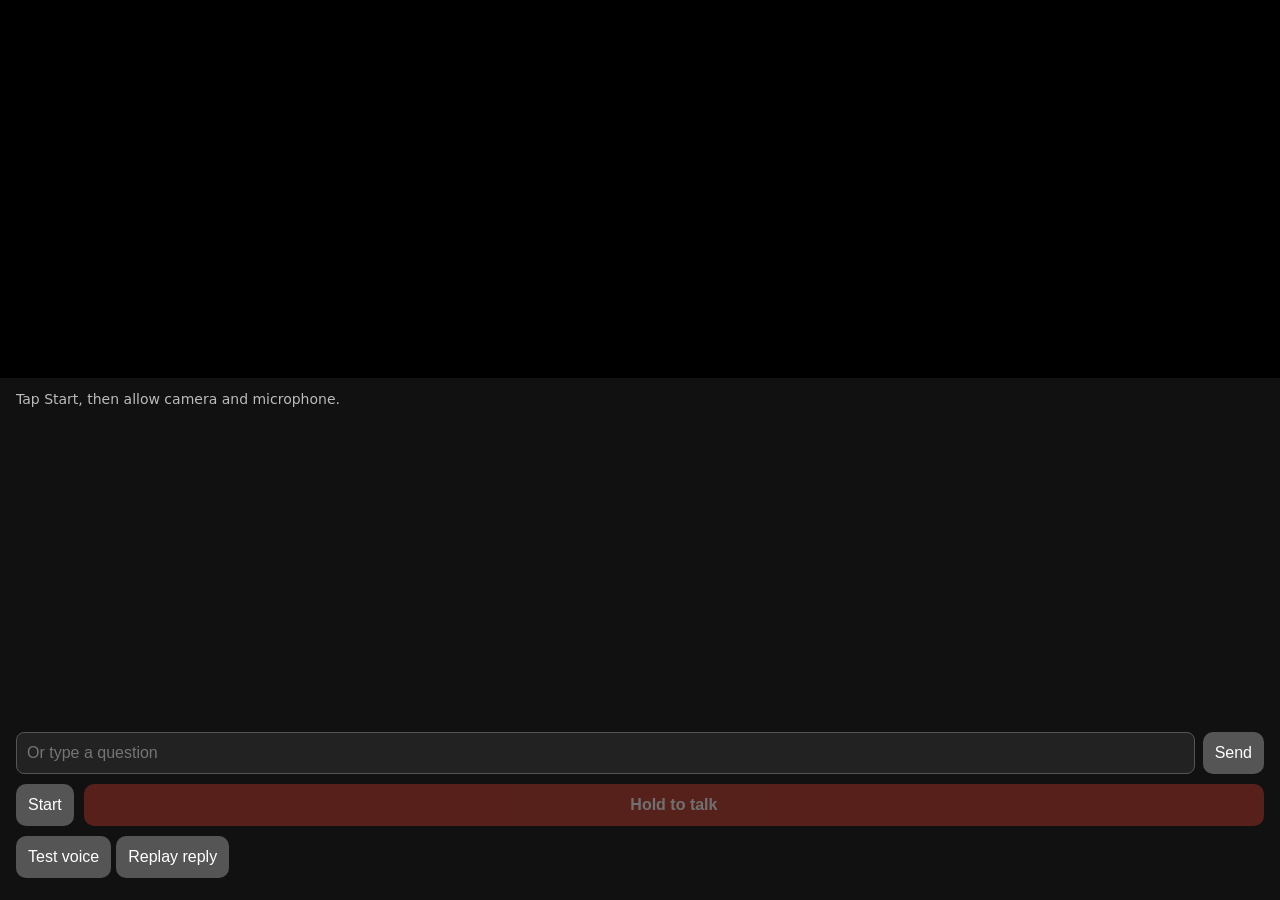
==== static/index.html @ a8e54176 "FE1: 아이폰 음성 초기화·다시 듣기 보완, 시험 문서와 FE1·BE1 분담 추가 - static/audio.js: 첫 await 이전 초기화, AudioContext 재개, 발" ====
<!doctype html>
<!-- 폰 웹앱 화면. 담당: FE1. 동작은 app.js, 모양은 style.css. id를 바꾸면 app.js도 함께 고친다. -->
<html lang="en">
<head>
  <meta charset="utf-8">
  <meta name="viewport" content="width=device-width, initial-scale=1, viewport-fit=cover">
  <title>AI Docent v0</title>
  <link rel="stylesheet" href="/static/style.css">
</head>
<body>
  <video id="camera" playsinline muted autoplay></video>
  <div id="panel">
    <div id="status">Tap Start, then allow camera and microphone.</div>
    <div id="log"></div>
    <form id="text-form">
      <input id="text-input" placeholder="Or type a question" autocomplete="off">
      <button type="submit">Send</button>
    </form>
    <div id="controls">
      <button id="start">Start</button>
      <button id="talk" disabled>Hold to talk</button>
    </div>
    <div>
      <button id="test-voice" type="button">Test voice</button>
      <button id="replay" type="button" disabled>Replay reply</button>
      <div id="audio-status" role="status" aria-live="polite"></div>
    </div>
    <div id="meta"></div>
  </div>
  <script type="module" src="/static/app.js"></script>
</body>
</html>
---- static/style.css ----
/* 폰 웹앱 모양. 담당: FE1. 위 42%는 카메라 화면, 아래는 대화 기록과 버튼. */
* { box-sizing: border-box; }
html, body { margin: 0; height: 100%; background: #111; color: #f2f2f2; font: 16px/1.4 -apple-system, system-ui, sans-serif; }
#camera { width: 100%; height: 42vh; object-fit: cover; background: #000; display: block; }
#panel { padding: 12px 16px calc(12px + env(safe-area-inset-bottom)); display: flex; flex-direction: column; gap: 10px; height: 58vh; }
#status { color: #bbb; font-size: 14px; }
#log { flex: 1; overflow-y: auto; display: flex; flex-direction: column; gap: 8px; }
.msg { padding: 8px 10px; border-radius: 10px; max-width: 90%; }
.visitor { align-self: flex-end; background: #2d4f7c; }
.docent { align-self: flex-start; background: #333; }
#text-form { display: flex; gap: 8px; }
#text-input { flex: 1; padding: 10px; border-radius: 8px; border: 1px solid #555; background: #222; color: inherit; font-size: 16px; }
#controls { display: flex; gap: 10px; }
button { padding: 12px; border: 0; border-radius: 10px; font-size: 16px; background: #555; color: #fff; }
#talk { flex: 1; background: #c0392b; font-weight: 600; -webkit-user-select: none; user-select: none; touch-action: none; }
#talk.recording { background: #e67e22; }
#talk:disabled, #start:disabled { opacity: .4; }
#meta { font-size: 12px; color: #888; }
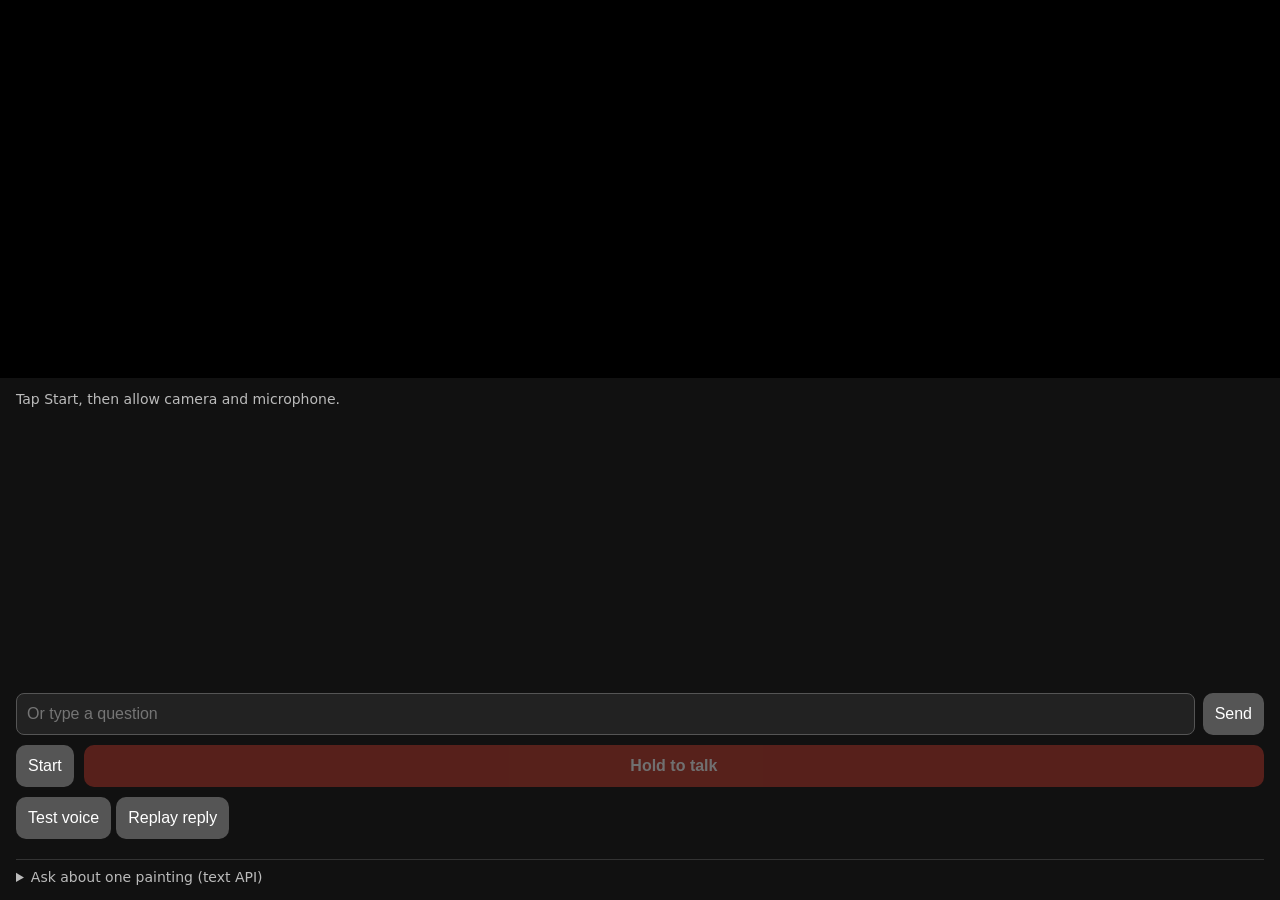
==== commit 9e850fb6: "FE1: 웹앱을 /api/ask에 연결하고 모의 DOM 테스트 추가 BE1이 11/11에 추가한 POST /api/ask(PR #4)를 웹앱에서 부른다. 작품을 고르고 질문을 보내" ====
--- a/static/index.html
+++ b/static/index.html
@@ -26,6 +26,18 @@
       <div id="audio-status" role="status" aria-live="polite"></div>
     </div>
     <div id="meta"></div>
+
+    <!-- 텍스트 전용 질문·답변(POST /api/ask) 시험 영역. 작품을 직접 고르고 질문만 보낸다.
+         FE2의 화면 디자인이 들어오면 이 자리는 그쪽으로 옮긴다(docs/역할_가이드.md의 ui.js 분담). -->
+    <details id="ask-box">
+      <summary>Ask about one painting (text API)</summary>
+      <select id="ask-artwork" aria-label="Painting"></select>
+      <form id="ask-form">
+        <input id="ask-input" placeholder="Ask about this painting" autocomplete="off">
+        <button type="submit" id="ask-send">Ask</button>
+      </form>
+      <div id="ask-meta"></div>
+    </details>
   </div>
   <script type="module" src="/static/app.js"></script>
 </body>
--- a/static/style.css
+++ b/static/style.css
@@ -16,3 +16,12 @@
 #talk.recording { background: #e67e22; }
 #talk:disabled, #start:disabled { opacity: .4; }
 #meta { font-size: 12px; color: #888; }
+
+/* 텍스트 전용 질문·답변(/api/ask) 시험 영역. FE2 디자인이 오면 교체된다. */
+#ask-box { border-top: 1px solid #333; padding-top: 8px; font-size: 14px; }
+#ask-box summary { color: #bbb; cursor: pointer; }
+#ask-artwork { width: 100%; margin: 8px 0; padding: 10px; border-radius: 8px; border: 1px solid #555; background: #222; color: inherit; font-size: 16px; }
+#ask-form { display: flex; gap: 8px; }
+#ask-input { flex: 1; padding: 10px; border-radius: 8px; border: 1px solid #555; background: #222; color: inherit; font-size: 16px; }
+#ask-meta { margin-top: 6px; font-size: 12px; color: #888; }
+#ask-meta a { color: #8ab4f8; }
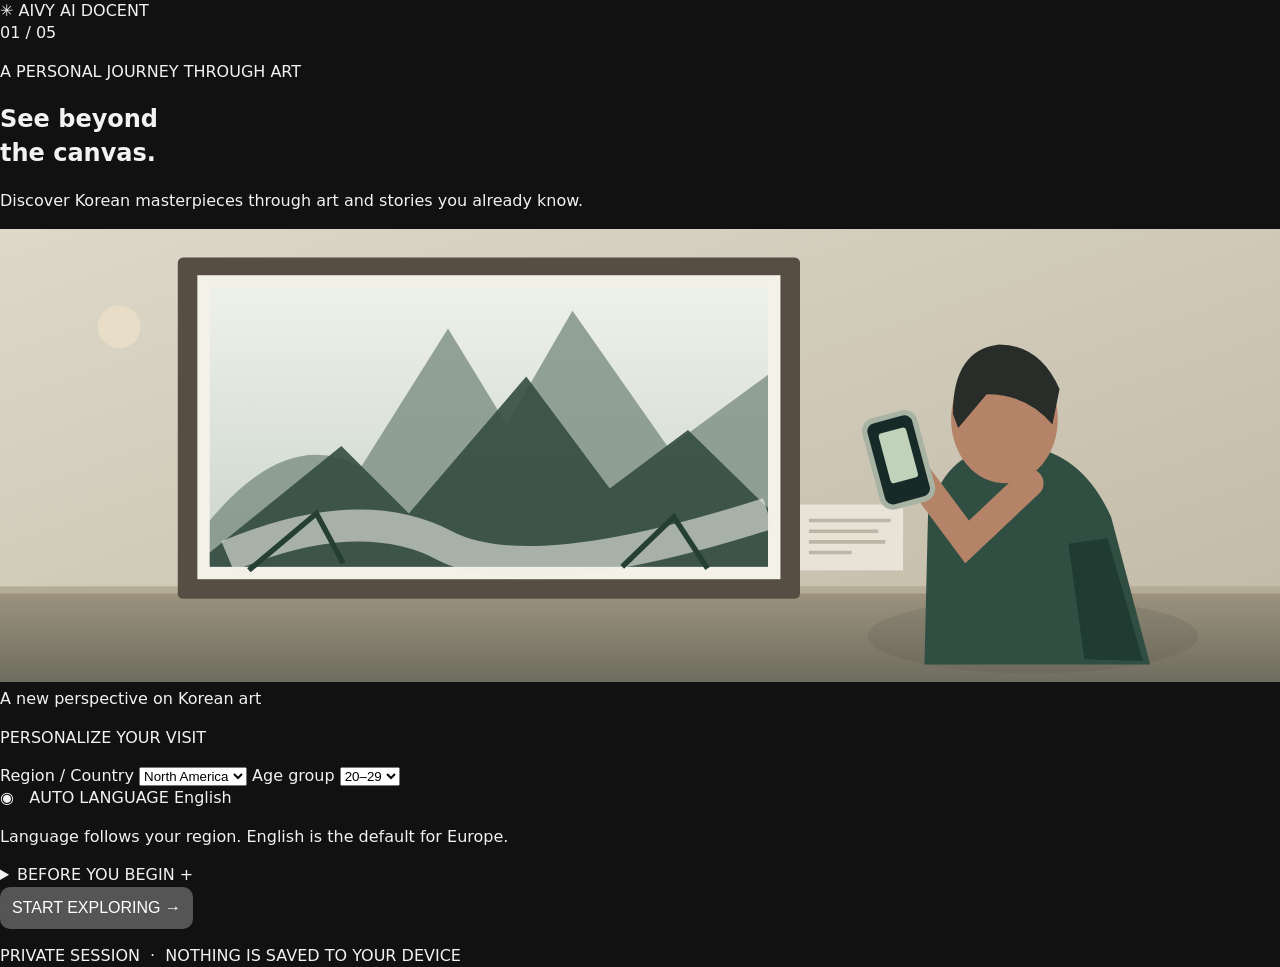
==== commit 20450660: "FE2: build Figma-inspired AIVY mobile onboarding and tour layout" ====
--- a/static/index.html
+++ b/static/index.html
@@ -1,44 +1,185 @@
 <!doctype html>
-<!-- 폰 웹앱 화면. 담당: FE1. 동작은 app.js, 모양은 style.css. id를 바꾸면 app.js도 함께 고친다. -->
 <html lang="en">
 <head>
   <meta charset="utf-8">
   <meta name="viewport" content="width=device-width, initial-scale=1, viewport-fit=cover">
-  <title>AI Docent v0</title>
+  <meta name="theme-color" content="#f7f4ed">
+  <meta name="description" content="AIVY, a personal AI docent for Korean art.">
+  <title>AIVY | Your Art Journey</title>
   <link rel="stylesheet" href="/static/style.css">
 </head>
 <body>
-  <video id="camera" playsinline muted autoplay></video>
-  <div id="panel">
-    <div id="status">Tap Start, then allow camera and microphone.</div>
-    <div id="log"></div>
-    <form id="text-form">
-      <input id="text-input" placeholder="Or type a question" autocomplete="off">
-      <button type="submit">Send</button>
-    </form>
-    <div id="controls">
-      <button id="start">Start</button>
-      <button id="talk" disabled>Hold to talk</button>
-    </div>
-    <div>
-      <button id="test-voice" type="button">Test voice</button>
-      <button id="replay" type="button" disabled>Replay reply</button>
-      <div id="audio-status" role="status" aria-live="polite"></div>
-    </div>
-    <div id="meta"></div>
+  <div class="app-shell">
+    <header class="app-header">
+      <div class="brand"><span class="brand-symbol" aria-hidden="true">✳</span> AIVY <span class="brand-subtitle">AI DOCENT</span></div>
+      <span class="header-step" id="header-step">01 / 05</span>
+    </header>
 
-    <!-- 텍스트 전용 질문·답변(POST /api/ask) 시험 영역. 작품을 직접 고르고 질문만 보낸다.
-         FE2의 화면 디자인이 들어오면 이 자리는 그쪽으로 옮긴다(docs/역할_가이드.md의 ui.js 분담). -->
-    <details id="ask-box">
-      <summary>Ask about one painting (text API)</summary>
-      <select id="ask-artwork" aria-label="Painting"></select>
-      <form id="ask-form">
-        <input id="ask-input" placeholder="Ask about this painting" autocomplete="off">
-        <button type="submit" id="ask-send">Ask</button>
-      </form>
-      <div id="ask-meta"></div>
-    </details>
+    <main class="app-main">
+      <!-- Onboarding. Region is deliberately a dropdown, matching Age group. -->
+      <section class="screen welcome-screen" id="welcome-screen" aria-labelledby="welcome-heading">
+        <div class="welcome-intro">
+          <p class="eyebrow">A PERSONAL JOURNEY THROUGH ART</p>
+          <h1 id="welcome-heading">See beyond<br>the canvas<span class="period">.</span></h1>
+          <p class="subheading">Discover Korean masterpieces through art and stories you already know.</p>
+        </div>
+
+        <div class="museum-visual" role="img" aria-label="An illustrated museum gallery with a visitor viewing a Korean landscape painting through a smartphone">
+          <svg viewBox="0 0 720 255" aria-hidden="true" focusable="false" preserveAspectRatio="xMidYMid slice">
+            <defs>
+              <linearGradient id="gallery-wall" x1="0" y1="0" x2="1" y2="1">
+                <stop offset="0%" stop-color="#ddd8c9"/>
+                <stop offset="100%" stop-color="#c1b9a5"/>
+              </linearGradient>
+              <linearGradient id="painting-ink" x1="0" y1="0" x2="0" y2="1">
+                <stop offset="0%" stop-color="#eef1ea"/>
+                <stop offset="100%" stop-color="#cbd5c9"/>
+              </linearGradient>
+              <linearGradient id="floor" x1="0" y1="0" x2="0" y2="1">
+                <stop offset="0%" stop-color="#9c937e"/>
+                <stop offset="100%" stop-color="#6e6d5f"/>
+              </linearGradient>
+            </defs>
+            <rect width="720" height="255" fill="url(#gallery-wall)"/>
+            <path d="M0 204H720V255H0Z" fill="url(#floor)"/>
+            <path d="M0 203H720" stroke="#b5ac97" stroke-width="4"/>
+            <rect x="100" y="16" width="350" height="192" rx="3" fill="#564e43"/>
+            <rect x="111" y="26" width="328" height="171" fill="#f4f1e8"/>
+            <rect x="118" y="33" width="314" height="157" fill="url(#painting-ink)"/>
+            <path d="M118 164Q162 111 203 134L252 56L285 110L322 46L376 123L432 82V190H118Z" fill="#7e8f82" opacity=".8"/>
+            <path d="M118 182L192 122L230 160L296 83L343 146L387 113L432 157V190H118Z" fill="#354d43" opacity=".9"/>
+            <path d="M128 184Q202 153 250 178T432 160" fill="none" stroke="#f0f0e7" stroke-width="18" opacity=".6"/>
+            <path d="M140 192L178 160L193 188M350 190L379 162L398 191" fill="none" stroke="#253f35" stroke-width="3"/>
+            <rect x="450" y="155" width="58" height="37" fill="#e7e4d7"/>
+            <path d="M455 164H501M455 170H494M455 176H498M455 182H479" stroke="#bbb6a6" stroke-width="2"/>
+            <ellipse cx="581" cy="229" rx="93" ry="21" fill="#4c5045" opacity=".17"/>
+            <path d="M520 245L522 161Q532 123 566 122Q606 120 625 162L647 245Z" fill="#314e43"/>
+            <ellipse cx="565" cy="107" rx="30" ry="36" fill="#b48368"/>
+            <path d="M536 104Q536 68 562 65Q585 65 596 90L592 110Q578 93 555 93L539 112Z" fill="#292d2a"/>
+            <path d="M579 143L544 176L509 129" fill="none" stroke="#b48368" stroke-width="16" stroke-linecap="round"/>
+            <rect x="491" y="105" width="29" height="50" rx="6" fill="#162b28" stroke="#a9b3a4" stroke-width="3" transform="rotate(-15 505 130)"/>
+            <rect x="498" y="113" width="16" height="29" rx="2" fill="#c1d2bb" transform="rotate(-15 505 130)"/>
+            <path d="M610 242L601 177L623 174L643 243" fill="#203b32"/>
+            <circle cx="67" cy="55" r="12" fill="#f7eacc" opacity=".5"/>
+          </svg>
+          <div class="visual-caption"><span class="dot" aria-hidden="true"></span> A new perspective on Korean art</div>
+        </div>
+
+        <form id="onboarding-form" class="onboarding-form">
+          <p class="eyebrow">PERSONALIZE YOUR VISIT</p>
+          <div class="form-grid">
+            <label class="field" for="country-select">
+              <span class="field-label">Region / Country</span>
+              <span class="select-shell"><select id="country-select" name="country" required>
+                <option value="North America">North America</option>
+                <option value="Europe">Europe</option>
+                <option value="China">China</option>
+                <option value="Japan">Japan</option>
+              </select></span>
+            </label>
+            <label class="field" for="age-select">
+              <span class="field-label">Age group</span>
+              <span class="select-shell"><select id="age-select" name="age" required>
+                <option value="10–19">10–19</option>
+                <option value="20–29" selected>20–29</option>
+                <option value="30–39">30–39</option>
+                <option value="40–49">40–49</option>
+                <option value="50–59">50–59</option>
+                <option value="60+">60+</option>
+              </select></span>
+            </label>
+          </div>
+          <div class="language-info">
+            <span>◉ &nbsp; AUTO LANGUAGE</span>
+            <output id="language-output" for="country-select">English</output>
+          </div>
+          <p class="language-note" id="language-note">Language follows your region. English is the default for Europe.</p>
+
+          <details class="prepare-panel">
+            <summary>BEFORE YOU BEGIN <span aria-hidden="true">+</span></summary>
+            <ul>
+              <li>Connect earphones if available</li>
+              <li>Turn off silent mode</li>
+              <li>Allow camera and microphone access</li>
+            </ul>
+          </details>
+          <button class="primary-button" id="start" type="submit">START EXPLORING <span aria-hidden="true">→</span></button>
+          <p class="privacy-note">PRIVATE SESSION &nbsp;·&nbsp; NOTHING IS SAVED TO YOUR DEVICE</p>
+        </form>
+      </section>
+
+      <!-- Live museum guide. Camera, recording and API element IDs preserve the v0 contract. -->
+      <section class="screen tour-screen" id="tour-screen" aria-label="Live AI docent conversation" hidden>
+        <div class="camera-stage">
+          <video id="camera" playsinline muted autoplay></video>
+          <div class="camera-placeholder" id="camera-placeholder">
+            <span aria-hidden="true">▧</span>
+            <p>Point your camera at a painting</p>
+            <small>If camera access is unavailable, you can still type a question.</small>
+          </div>
+          <div class="camera-overlay">
+            <span class="camera-live"><span class="live-dot" aria-hidden="true"></span> LIVE VIEW</span>
+            <span class="camera-hint">FRAME AN ARTWORK</span>
+          </div>
+        </div>
+        <div class="tour-body">
+          <div class="tour-heading">
+            <div><p class="eyebrow">YOUR PERSONAL ART GUIDE</p><h2>Explore & ask<span class="period">.</span></h2></div>
+            <button type="button" class="round-action" id="open-summary" aria-label="View your visit summary" title="Visit summary">▤</button>
+          </div>
+          <div class="tab-bar" role="tablist" aria-label="Explore artwork and dialogue">
+            <button id="tab-conversation" class="tab active" type="button" role="tab" aria-selected="true" aria-controls="panel-conversation">Conversation</button>
+            <button id="tab-artwork" class="tab" type="button" role="tab" aria-selected="false" aria-controls="panel-artwork">Artwork</button>
+            <button id="tab-comparison" class="tab" type="button" role="tab" aria-selected="false" aria-controls="panel-comparison">Compare</button>
+          </div>
+          <section id="panel-conversation" class="tab-panel conversation-panel" role="tabpanel" aria-labelledby="tab-conversation">
+            <p id="status" class="status-line" role="status" aria-live="polite">Ready to explore.</p>
+            <div id="log" class="message-log" aria-label="Conversation history" role="log" aria-live="polite">
+              <div class="chat-intro">Ask about what you see. Your AI docent will guide you.</div>
+            </div>
+            <div class="conversation-actions">
+              <button id="talk" class="talk-button" type="button" disabled><span aria-hidden="true">◉</span><span class="talk-label">Hold to talk</span></button>
+              <div class="audio-tools">
+                <button id="test-voice" type="button" class="text-button">Test voice</button>
+                <button id="replay" type="button" class="text-button" disabled>Replay reply</button>
+              </div>
+              <p id="audio-status" class="audio-status" role="status" aria-live="polite"></p>
+              <form id="text-form" class="text-form">
+                <label class="sr-only" for="text-input">Type a question</label>
+                <input id="text-input" placeholder="Or type a question…" autocomplete="off" maxlength="800">
+                <button type="submit" aria-label="Send question">➤</button>
+              </form>
+            </div>
+            <details class="debug-details"><summary>Connection details</summary><div id="meta"></div></details>
+          </section>
+          <section id="panel-artwork" class="tab-panel detail-panel" role="tabpanel" aria-labelledby="tab-artwork" hidden>
+            <div id="artwork-content" aria-live="polite"><p class="empty-state">An artwork appears here once your AI docent recognizes it.</p></div>
+          </section>
+          <section id="panel-comparison" class="tab-panel detail-panel" role="tabpanel" aria-labelledby="tab-comparison" hidden>
+            <div id="comparison-content" aria-live="polite"><p class="empty-state">Your docent will introduce a comparison when it fits the conversation.</p></div>
+          </section>
+        </div>
+      </section>
+
+      <!-- Session-only recap: one highlighted comparison per seen Korean artwork. -->
+      <section class="screen summary-screen" id="summary-screen" aria-labelledby="summary-heading" hidden>
+        <p class="eyebrow">YOUR VISIT AT A GLANCE</p>
+        <h1 id="summary-heading">Your art<br>journey<span class="period">.</span></h1>
+        <p class="subheading">A look back at the Korean artworks you explored and the connections you discovered.</p>
+        <div class="summary-stats">
+          <div><strong id="summary-artworks">00</strong><span>ARTWORKS</span></div>
+          <div><strong id="summary-pairings">00</strong><span>ART PAIRINGS</span></div>
+        </div>
+        <h2 class="summary-subtitle">YOUR DISCOVERIES</h2>
+        <div id="summary-list" class="summary-list"><p class="empty-state">Your discoveries will appear here as you explore.</p></div>
+        <p class="summary-disclaimer">Your visit is temporary. This summary disappears when you end the session.</p>
+        <div class="summary-actions">
+          <button id="back-to-tour" class="secondary-button" type="button">← CONTINUE EXPLORING</button>
+          <button id="end-visit" class="primary-button" type="button">END VISIT <span aria-hidden="true">→</span></button>
+        </div>
+      </section>
+    </main>
   </div>
   <script type="module" src="/static/app.js"></script>
 </body>
-</html>
+</html>
--- a/static/style.css
+++ b/static/style.css
@@ -25,3 +25,8 @@
 #ask-input { flex: 1; padding: 10px; border-radius: 8px; border: 1px solid #555; background: #222; color: inherit; font-size: 16px; }
 #ask-meta { margin-top: 6px; font-size: 12px; color: #888; }
 #ask-meta a { color: #8ab4f8; }
+#ask-voice { display: flex; align-items: center; gap: 8px; margin-top: 8px; }
+#ask-listen { flex: 0 0 auto; }
+#ask-listen.listening { background: #e67e22; }
+#ask-stt-status { font-size: 12px; color: #888; }
+#ask-input.partial { color: #aaa; font-style: italic; }
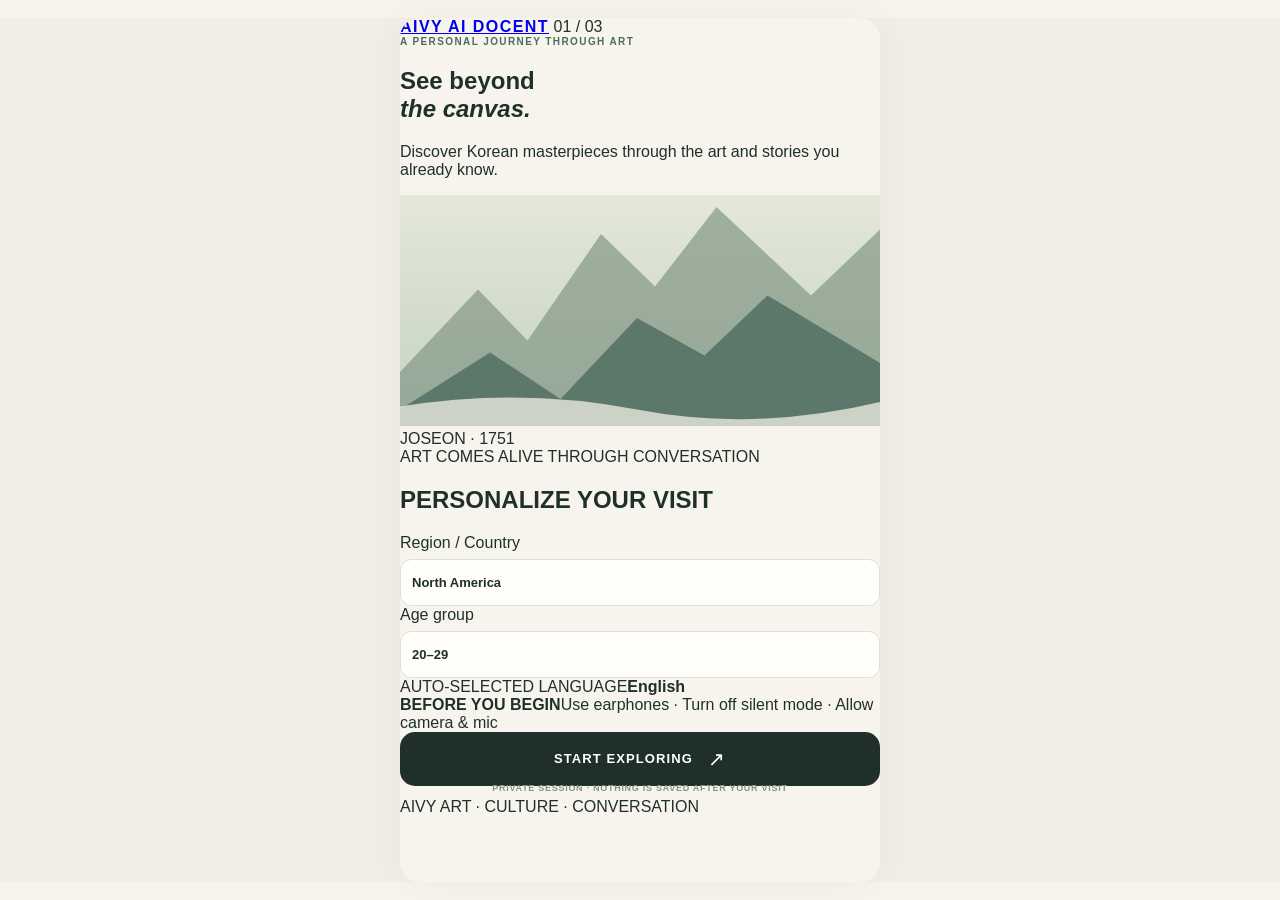
==== commit 68ea3d22: "feat(ui): create AIVY mobile onboarding, guide, artwork details and visit summary structure" ====
--- a/static/index.html
+++ b/static/index.html
@@ -4,181 +4,128 @@
   <meta charset="utf-8">
   <meta name="viewport" content="width=device-width, initial-scale=1, viewport-fit=cover">
   <meta name="theme-color" content="#f7f4ed">
-  <meta name="description" content="AIVY, a personal AI docent for Korean art.">
-  <title>AIVY | Your Art Journey</title>
+  <meta name="description" content="AIVY — your personal guide to Korean art">
+  <title>AIVY · A personal journey through Korean art</title>
   <link rel="stylesheet" href="/static/style.css">
 </head>
 <body>
   <div class="app-shell">
-    <header class="app-header">
-      <div class="brand"><span class="brand-symbol" aria-hidden="true">✳</span> AIVY <span class="brand-subtitle">AI DOCENT</span></div>
-      <span class="header-step" id="header-step">01 / 05</span>
+    <header class="topbar">
+      <span class="brand-mark" aria-hidden="true"></span>
+      <a class="brand" href="/" aria-label="AIVY home">AIVY <span class="brand-sub">AI DOCENT</span></a>
+      <span class="header-detail" id="page-tag">01 / 03</span>
     </header>
 
-    <main class="app-main">
-      <!-- Onboarding. Region is deliberately a dropdown, matching Age group. -->
-      <section class="screen welcome-screen" id="welcome-screen" aria-labelledby="welcome-heading">
-        <div class="welcome-intro">
-          <p class="eyebrow">A PERSONAL JOURNEY THROUGH ART</p>
-          <h1 id="welcome-heading">See beyond<br>the canvas<span class="period">.</span></h1>
-          <p class="subheading">Discover Korean masterpieces through art and stories you already know.</p>
+    <main>
+      <section id="welcome-screen" class="screen welcome-screen" aria-labelledby="welcome-title">
+        <div class="eyebrow">A PERSONAL JOURNEY THROUGH ART</div>
+        <h1 id="welcome-title">See beyond<br><em>the canvas.</em></h1>
+        <p class="intro-copy">Discover Korean masterpieces through the art and stories you already know.</p>
+
+        <div class="hero-art" role="img" aria-label="Illustration of a visitor exploring a Joseon landscape painting in a museum">
+          <div class="gallery-wall">
+            <div class="gallery-painting">
+              <svg viewBox="0 0 320 154" aria-hidden="true" preserveAspectRatio="xMidYMid slice">
+                <defs><linearGradient id="mt" x1="0" y1="0" x2="0" y2="1"><stop stop-color="#e4e8d8"/><stop offset="1" stop-color="#c4d2bf"/></linearGradient></defs>
+                <rect width="320" height="154" fill="url(#mt)"/>
+                <path d="M0 118L52 63L85 97L134 26L170 61L211 8L274 67L320 23V154H0Z" fill="#7e9483" opacity=".66"/>
+                <path d="M0 143L60 105L107 136L158 82L203 107L245 67L320 112V154H0Z" fill="#47675b" opacity=".74"/>
+                <path d="M0 141Q80 128 158 143T320 138V154H0Z" fill="#e9e9dd" opacity=".8"/>
+              </svg>
+            </div>
+            <span class="wall-label">JOSEON · 1751</span>
+          </div>
+          <div class="visitor" aria-hidden="true">
+            <div class="visitor-head"></div><div class="visitor-body"></div><div class="visitor-arm"></div><div class="visitor-phone"></div>
+          </div>
+          <div class="hero-caption">ART COMES ALIVE THROUGH CONVERSATION</div>
         </div>
 
-        <div class="museum-visual" role="img" aria-label="An illustrated museum gallery with a visitor viewing a Korean landscape painting through a smartphone">
-          <svg viewBox="0 0 720 255" aria-hidden="true" focusable="false" preserveAspectRatio="xMidYMid slice">
-            <defs>
-              <linearGradient id="gallery-wall" x1="0" y1="0" x2="1" y2="1">
-                <stop offset="0%" stop-color="#ddd8c9"/>
-                <stop offset="100%" stop-color="#c1b9a5"/>
-              </linearGradient>
-              <linearGradient id="painting-ink" x1="0" y1="0" x2="0" y2="1">
-                <stop offset="0%" stop-color="#eef1ea"/>
-                <stop offset="100%" stop-color="#cbd5c9"/>
-              </linearGradient>
-              <linearGradient id="floor" x1="0" y1="0" x2="0" y2="1">
-                <stop offset="0%" stop-color="#9c937e"/>
-                <stop offset="100%" stop-color="#6e6d5f"/>
-              </linearGradient>
-            </defs>
-            <rect width="720" height="255" fill="url(#gallery-wall)"/>
-            <path d="M0 204H720V255H0Z" fill="url(#floor)"/>
-            <path d="M0 203H720" stroke="#b5ac97" stroke-width="4"/>
-            <rect x="100" y="16" width="350" height="192" rx="3" fill="#564e43"/>
-            <rect x="111" y="26" width="328" height="171" fill="#f4f1e8"/>
-            <rect x="118" y="33" width="314" height="157" fill="url(#painting-ink)"/>
-            <path d="M118 164Q162 111 203 134L252 56L285 110L322 46L376 123L432 82V190H118Z" fill="#7e8f82" opacity=".8"/>
-            <path d="M118 182L192 122L230 160L296 83L343 146L387 113L432 157V190H118Z" fill="#354d43" opacity=".9"/>
-            <path d="M128 184Q202 153 250 178T432 160" fill="none" stroke="#f0f0e7" stroke-width="18" opacity=".6"/>
-            <path d="M140 192L178 160L193 188M350 190L379 162L398 191" fill="none" stroke="#253f35" stroke-width="3"/>
-            <rect x="450" y="155" width="58" height="37" fill="#e7e4d7"/>
-            <path d="M455 164H501M455 170H494M455 176H498M455 182H479" stroke="#bbb6a6" stroke-width="2"/>
-            <ellipse cx="581" cy="229" rx="93" ry="21" fill="#4c5045" opacity=".17"/>
-            <path d="M520 245L522 161Q532 123 566 122Q606 120 625 162L647 245Z" fill="#314e43"/>
-            <ellipse cx="565" cy="107" rx="30" ry="36" fill="#b48368"/>
-            <path d="M536 104Q536 68 562 65Q585 65 596 90L592 110Q578 93 555 93L539 112Z" fill="#292d2a"/>
-            <path d="M579 143L544 176L509 129" fill="none" stroke="#b48368" stroke-width="16" stroke-linecap="round"/>
-            <rect x="491" y="105" width="29" height="50" rx="6" fill="#162b28" stroke="#a9b3a4" stroke-width="3" transform="rotate(-15 505 130)"/>
-            <rect x="498" y="113" width="16" height="29" rx="2" fill="#c1d2bb" transform="rotate(-15 505 130)"/>
-            <path d="M610 242L601 177L623 174L643 243" fill="#203b32"/>
-            <circle cx="67" cy="55" r="12" fill="#f7eacc" opacity=".5"/>
-          </svg>
-          <div class="visual-caption"><span class="dot" aria-hidden="true"></span> A new perspective on Korean art</div>
-        </div>
-
-        <form id="onboarding-form" class="onboarding-form">
-          <p class="eyebrow">PERSONALIZE YOUR VISIT</p>
-          <div class="form-grid">
-            <label class="field" for="country-select">
-              <span class="field-label">Region / Country</span>
-              <span class="select-shell"><select id="country-select" name="country" required>
-                <option value="North America">North America</option>
-                <option value="Europe">Europe</option>
-                <option value="China">China</option>
-                <option value="Japan">Japan</option>
-              </select></span>
+        <form id="onboarding-form" class="onboarding" novalidate>
+          <h2 class="section-kicker">PERSONALIZE YOUR VISIT</h2>
+          <div class="input-grid">
+            <label class="field">
+              <span>Region / Country</span>
+              <span class="select-wrap">
+                <select id="region-select" name="region" required>
+                  <option value="north-america">North America</option>
+                  <option value="europe">Europe</option>
+                  <option value="china">China</option>
+                  <option value="japan">Japan</option>
+                </select>
+              </span>
             </label>
-            <label class="field" for="age-select">
-              <span class="field-label">Age group</span>
-              <span class="select-shell"><select id="age-select" name="age" required>
-                <option value="10–19">10–19</option>
-                <option value="20–29" selected>20–29</option>
-                <option value="30–39">30–39</option>
-                <option value="40–49">40–49</option>
-                <option value="50–59">50–59</option>
-                <option value="60+">60+</option>
-              </select></span>
+            <label class="field">
+              <span>Age group</span>
+              <span class="select-wrap">
+                <select id="age-select" name="age" required>
+                  <option value="10-19">10–19</option>
+                  <option value="20-29" selected>20–29</option>
+                  <option value="30-39">30–39</option>
+                  <option value="40-49">40–49</option>
+                  <option value="50-59">50–59</option>
+                  <option value="60+">60+</option>
+                </select>
+              </span>
             </label>
           </div>
-          <div class="language-info">
-            <span>◉ &nbsp; AUTO LANGUAGE</span>
-            <output id="language-output" for="country-select">English</output>
-          </div>
-          <p class="language-note" id="language-note">Language follows your region. English is the default for Europe.</p>
-
-          <details class="prepare-panel">
-            <summary>BEFORE YOU BEGIN <span aria-hidden="true">+</span></summary>
-            <ul>
-              <li>Connect earphones if available</li>
-              <li>Turn off silent mode</li>
-              <li>Allow camera and microphone access</li>
-            </ul>
-          </details>
-          <button class="primary-button" id="start" type="submit">START EXPLORING <span aria-hidden="true">→</span></button>
-          <p class="privacy-note">PRIVATE SESSION &nbsp;·&nbsp; NOTHING IS SAVED TO YOUR DEVICE</p>
+          <div class="language-display"><span>AUTO-SELECTED LANGUAGE</span><strong id="language-value">English</strong></div>
+          <div class="prep-note"><strong>BEFORE YOU BEGIN</strong><span>Use earphones · Turn off silent mode · Allow camera &amp; mic</span></div>
+          <button id="start" type="submit" class="primary-button">START EXPLORING <span aria-hidden="true">↗</span></button>
+          <p class="privacy-note">PRIVATE SESSION · NOTHING IS SAVED AFTER YOUR VISIT</p>
         </form>
       </section>
 
-      <!-- Live museum guide. Camera, recording and API element IDs preserve the v0 contract. -->
-      <section class="screen tour-screen" id="tour-screen" aria-label="Live AI docent conversation" hidden>
+      <section id="experience-screen" class="screen experience-screen" hidden aria-labelledby="experience-title">
+        <div class="experience-heading"><div><div class="eyebrow">YOUR PERSONAL GUIDE</div><h1 id="experience-title">Look closer.</h1></div><button id="view-summary" class="text-button" type="button">My visit <span aria-hidden="true">↗</span></button></div>
         <div class="camera-stage">
-          <video id="camera" playsinline muted autoplay></video>
-          <div class="camera-placeholder" id="camera-placeholder">
-            <span aria-hidden="true">▧</span>
-            <p>Point your camera at a painting</p>
-            <small>If camera access is unavailable, you can still type a question.</small>
-          </div>
-          <div class="camera-overlay">
-            <span class="camera-live"><span class="live-dot" aria-hidden="true"></span> LIVE VIEW</span>
-            <span class="camera-hint">FRAME AN ARTWORK</span>
-          </div>
+          <video id="camera" playsinline muted autoplay aria-label="Live camera view"></video>
+          <div class="camera-empty" id="camera-empty"><span aria-hidden="true" class="lens-icon">◎</span><span>Point your camera at a painting</span></div>
+          <div class="camera-corners" aria-hidden="true"><i></i><i></i><i></i><i></i></div>
+          <div class="camera-top-chip"><span class="live-dot"></span> LIVE VIEW</div>
+          <button id="artwork-shortcut" class="recognition-chip" type="button" hidden><span>ARTWORK RECOGNIZED</span><strong id="recognized-title"></strong><span aria-hidden="true">↗</span></button>
         </div>
-        <div class="tour-body">
-          <div class="tour-heading">
-            <div><p class="eyebrow">YOUR PERSONAL ART GUIDE</p><h2>Explore & ask<span class="period">.</span></h2></div>
-            <button type="button" class="round-action" id="open-summary" aria-label="View your visit summary" title="Visit summary">▤</button>
-          </div>
-          <div class="tab-bar" role="tablist" aria-label="Explore artwork and dialogue">
-            <button id="tab-conversation" class="tab active" type="button" role="tab" aria-selected="true" aria-controls="panel-conversation">Conversation</button>
-            <button id="tab-artwork" class="tab" type="button" role="tab" aria-selected="false" aria-controls="panel-artwork">Artwork</button>
-            <button id="tab-comparison" class="tab" type="button" role="tab" aria-selected="false" aria-controls="panel-comparison">Compare</button>
-          </div>
-          <section id="panel-conversation" class="tab-panel conversation-panel" role="tabpanel" aria-labelledby="tab-conversation">
-            <p id="status" class="status-line" role="status" aria-live="polite">Ready to explore.</p>
-            <div id="log" class="message-log" aria-label="Conversation history" role="log" aria-live="polite">
-              <div class="chat-intro">Ask about what you see. Your AI docent will guide you.</div>
-            </div>
-            <div class="conversation-actions">
-              <button id="talk" class="talk-button" type="button" disabled><span aria-hidden="true">◉</span><span class="talk-label">Hold to talk</span></button>
-              <div class="audio-tools">
-                <button id="test-voice" type="button" class="text-button">Test voice</button>
-                <button id="replay" type="button" class="text-button" disabled>Replay reply</button>
-              </div>
-              <p id="audio-status" class="audio-status" role="status" aria-live="polite"></p>
-              <form id="text-form" class="text-form">
-                <label class="sr-only" for="text-input">Type a question</label>
-                <input id="text-input" placeholder="Or type a question…" autocomplete="off" maxlength="800">
-                <button type="submit" aria-label="Send question">➤</button>
-              </form>
-            </div>
-            <details class="debug-details"><summary>Connection details</summary><div id="meta"></div></details>
-          </section>
-          <section id="panel-artwork" class="tab-panel detail-panel" role="tabpanel" aria-labelledby="tab-artwork" hidden>
-            <div id="artwork-content" aria-live="polite"><p class="empty-state">An artwork appears here once your AI docent recognizes it.</p></div>
-          </section>
-          <section id="panel-comparison" class="tab-panel detail-panel" role="tabpanel" aria-labelledby="tab-comparison" hidden>
-            <div id="comparison-content" aria-live="polite"><p class="empty-state">Your docent will introduce a comparison when it fits the conversation.</p></div>
-          </section>
+        <div class="status-line"><span class="status-dot"></span><span id="status" role="status" aria-live="polite">Ready to explore.</span></div>
+        <div id="log" class="chat-log" aria-label="Conversation transcript" aria-live="polite"></div>
+        <div class="talk-area">
+          <button id="talk" class="talk-button" type="button" disabled aria-label="Hold to talk"><span class="mic-glyph" aria-hidden="true">◉</span><span class="talk-label">Hold to talk</span></button>
+          <p class="talk-hint">PRESS &amp; HOLD TO ASK A QUESTION</p>
         </div>
+        <form id="text-form" class="text-form"><label class="sr-only" for="text-input">Type a question</label><input id="text-input" placeholder="Or type your question…" autocomplete="off"><button type="submit" aria-label="Send question">➤</button></form>
+        <div class="utility-row"><button id="test-voice" type="button">Test audio</button><button id="replay" type="button" disabled>↻ Replay response</button><button id="finish" type="button">End visit</button></div>
+        <div id="audio-status" role="status" aria-live="polite" class="audio-status"></div><div id="meta" class="debug-meta" hidden></div>
       </section>
 
-      <!-- Session-only recap: one highlighted comparison per seen Korean artwork. -->
-      <section class="screen summary-screen" id="summary-screen" aria-labelledby="summary-heading" hidden>
-        <p class="eyebrow">YOUR VISIT AT A GLANCE</p>
-        <h1 id="summary-heading">Your art<br>journey<span class="period">.</span></h1>
-        <p class="subheading">A look back at the Korean artworks you explored and the connections you discovered.</p>
-        <div class="summary-stats">
-          <div><strong id="summary-artworks">00</strong><span>ARTWORKS</span></div>
-          <div><strong id="summary-pairings">00</strong><span>ART PAIRINGS</span></div>
-        </div>
-        <h2 class="summary-subtitle">YOUR DISCOVERIES</h2>
-        <div id="summary-list" class="summary-list"><p class="empty-state">Your discoveries will appear here as you explore.</p></div>
-        <p class="summary-disclaimer">Your visit is temporary. This summary disappears when you end the session.</p>
-        <div class="summary-actions">
-          <button id="back-to-tour" class="secondary-button" type="button">← CONTINUE EXPLORING</button>
-          <button id="end-visit" class="primary-button" type="button">END VISIT <span aria-hidden="true">→</span></button>
-        </div>
+      <section id="summary-screen" class="screen summary-screen" hidden aria-labelledby="summary-title">
+        <div class="eyebrow">YOUR VISIT AT A GLANCE</div>
+        <h1 id="summary-title">Your art<br><em>journey.</em></h1>
+        <p class="intro-copy">The Korean artworks you explored, and the connections you discovered.</p>
+        <div class="stats-row"><div><strong id="count-artworks">00</strong><span>ARTWORKS VIEWED</span></div><div><strong id="count-comparisons">00</strong><span>ART PAIRINGS</span></div></div>
+        <h2 class="section-kicker">YOUR DISCOVERIES</h2>
+        <div id="summary-list" class="summary-list"></div>
+        <p class="privacy-note">Your visit is temporary. Your session history disappears when you end your visit.</p>
+        <button id="end-visit" class="primary-button" type="button">END VISIT <span aria-hidden="true">↗</span></button>
+        <button id="back-to-guide" class="secondary-button" type="button">BACK TO THE GUIDE</button>
       </section>
     </main>
+    <footer class="app-footer">AIVY <span>ART · CULTURE · CONVERSATION</span></footer>
+  </div>
+
+  <div id="details-overlay" class="details-overlay" hidden>
+    <div class="overlay-scrim" data-close-details></div>
+    <section class="details-sheet" role="dialog" aria-modal="true" aria-labelledby="details-title">
+      <div class="sheet-handle" aria-hidden="true"></div>
+      <button id="close-details" class="close-details" type="button" aria-label="Close details">✕</button>
+      <div class="eyebrow" id="details-eyebrow">KOREAN ARTWORK</div>
+      <h2 id="details-title">Artwork details</h2>
+      <p id="details-subtitle"></p>
+      <div id="details-comparison" class="comparison-detail" hidden>
+        <div class="comparison-divider">A CROSS-CULTURAL CONNECTION</div>
+        <h3 id="comparison-title"></h3><p id="comparison-subtitle"></p>
+        <a id="comparison-link" href="#" target="_blank" rel="noopener noreferrer" hidden>View museum collection ↗</a>
+      </div>
+      <button id="details-done" class="primary-button" type="button">KEEP EXPLORING</button>
+    </section>
   </div>
   <script type="module" src="/static/app.js"></script>
 </body>
--- a/static/style.css
+++ b/static/style.css
@@ -1,32 +1,136 @@
-/* 폰 웹앱 모양. 담당: FE1. 위 42%는 카메라 화면, 아래는 대화 기록과 버튼. */
-* { box-sizing: border-box; }
-html, body { margin: 0; height: 100%; background: #111; color: #f2f2f2; font: 16px/1.4 -apple-system, system-ui, sans-serif; }
-#camera { width: 100%; height: 42vh; object-fit: cover; background: #000; display: block; }
-#panel { padding: 12px 16px calc(12px + env(safe-area-inset-bottom)); display: flex; flex-direction: column; gap: 10px; height: 58vh; }
-#status { color: #bbb; font-size: 14px; }
-#log { flex: 1; overflow-y: auto; display: flex; flex-direction: column; gap: 8px; }
-.msg { padding: 8px 10px; border-radius: 10px; max-width: 90%; }
-.visitor { align-self: flex-end; background: #2d4f7c; }
-.docent { align-self: flex-start; background: #333; }
-#text-form { display: flex; gap: 8px; }
-#text-input { flex: 1; padding: 10px; border-radius: 8px; border: 1px solid #555; background: #222; color: inherit; font-size: 16px; }
-#controls { display: flex; gap: 10px; }
-button { padding: 12px; border: 0; border-radius: 10px; font-size: 16px; background: #555; color: #fff; }
-#talk { flex: 1; background: #c0392b; font-weight: 600; -webkit-user-select: none; user-select: none; touch-action: none; }
-#talk.recording { background: #e67e22; }
-#talk:disabled, #start:disabled { opacity: .4; }
-#meta { font-size: 12px; color: #888; }
+/* AIVY mobile AI docent — FE2 UI. Preserve v0 element IDs for FE1 integration. */
+:root{
+  font-family:"DM Sans", "Avenir Next", -apple-system, BlinkMacSystemFont, "Segoe UI", sans-serif;
+  color:#1f302b;background:#f7f4ed;
+  --forest:#1f302b;--leaf:#486d5c;--sage:#dce5d8;--cream:#f7f4ed;
+  --paper:#fffefa;--muted:#68766d;--line:#e1e5dc;--gold:#c9a36b;--danger:#a64c3e;
+}
+*{box-sizing:border-box}
+html,body{margin:0;min-height:100%;background:#f0eee7}
+button,input,select{font:inherit}
+button{cursor:pointer}
+button:disabled{cursor:not-allowed;opacity:.45}
+button:focus-visible,select:focus-visible,input:focus-visible,summary:focus-visible{outline:3px solid var(--gold);outline-offset:3px}
+[hidden]{display:none!important}
+.sr-only{position:absolute;width:1px;height:1px;padding:0;margin:-1px;overflow:hidden;clip:rect(0,0,0,0);white-space:nowrap;border:0}
+.app-shell{max-width:480px;margin:0 auto;min-height:100dvh;background:var(--cream);box-shadow:0 0 45px #15251b0b}
+.app-header{height:81px;display:flex;align-items:center;justify-content:space-between;padding:23px 25px 10px}
+.brand{font-size:16px;font-weight:800;letter-spacing:.09em;white-space:nowrap}
+.brand-symbol{font-size:20px;color:var(--leaf)}
+.brand-subtitle{font-weight:500;font-size:9px;letter-spacing:.18em;margin-left:7px;color:var(--muted)}
+.header-step{font-size:11px;font-weight:700;letter-spacing:.07em;color:var(--muted)}
+.app-main{padding:0 24px 24px}
+.screen{animation:appear .25s ease both}
+@keyframes appear{from{opacity:.5;transform:translateY(7px)}to{opacity:1;transform:none}}
+.eyebrow{margin:0;font-size:10px;font-weight:800;letter-spacing:.14em;color:var(--leaf)}
+h1,h2,p{overflow-wrap:anywhere}
+h1,h2{color:var(--forest)}
+.welcome-intro{padding-top:23px}
+.welcome-intro h1,.summary-screen h1{font-size:clamp(35px,9.4vw,48px);letter-spacing:-.055em;line-height:1.035;margin:19px 0 15px;font-weight:800}
+.period{color:var(--gold)}
+.subheading{color:var(--muted);font-size:14px;line-height:1.48;margin:0}
+.welcome-intro .subheading{max-width:350px}
+.museum-visual{height:145px;position:relative;border-radius:18px;overflow:hidden;margin:19px 0 17px;background:#ccc4b2}
+.museum-visual svg{display:block;width:100%;height:100%;object-fit:cover}
+.visual-caption{position:absolute;left:10px;bottom:10px;border-radius:30px;padding:7px 11px;background:#faf9f0e8;color:var(--forest);font-size:9px;font-weight:700}
+.dot,.live-dot{display:inline-block;width:7px;height:7px;background:#729982;border-radius:50%;vertical-align:middle;margin-right:5px}
+.onboarding-form{display:flex;flex-direction:column;gap:11px}
+.form-grid{display:grid;grid-template-columns:minmax(0,1.55fr) minmax(0,1fr);gap:10px}
+.field{display:flex;flex-direction:column;gap:7px;min-width:0}
+.field-label{font-size:11px;font-weight:600;color:var(--muted)}
+.select-shell{position:relative;display:block}
+.select-shell:after{content:"⌄";position:absolute;right:11px;top:49%;transform:translateY(-58%);font-size:21px;color:var(--leaf);pointer-events:none}
+.field select{appearance:none;-webkit-appearance:none;width:100%;padding:12px 28px 12px 11px;border-radius:11px;background:var(--paper);border:1px solid #dce1d5;color:var(--forest);font-size:13px;font-weight:650;min-height:47px;outline-offset:2px}
+.language-info{min-height:38px;padding:10px 12px;background:var(--sage);border-radius:11px;display:flex;justify-content:space-between;align-items:center;gap:7px}
+.language-info span{color:var(--leaf);font-size:10px;font-weight:800;letter-spacing:.05em}
+.language-info output{color:var(--forest);font-size:12px;font-weight:700;text-align:right}
+.language-note{margin:-7px 0 0;color:var(--muted);font-size:10px;line-height:1.45}
+.prepare-panel{background:#fffefa;border:1px solid var(--line);padding:11px 14px;border-radius:15px}
+.prepare-panel summary{cursor:pointer;display:flex;justify-content:space-between;font-weight:750;color:var(--leaf);font-size:11px;letter-spacing:.11em;list-style:none}
+.prepare-panel summary::-webkit-details-marker{display:none}
+.prepare-panel summary span{font-size:19px;line-height:.7}
+.prepare-panel[open] summary span{transform:rotate(45deg)}
+.prepare-panel ul{padding:0 0 0 18px;color:var(--muted);font-size:12px;line-height:1.8;margin:10px 0 0}
+.primary-button{display:flex;align-items:center;justify-content:center;gap:15px;width:100%;min-height:54px;background:var(--forest);color:#fff;border:0;border-radius:15px;font-weight:800;font-size:13px;letter-spacing:.085em;transition:background .15s ease}
+.primary-button:not(:disabled):active{background:#385548}
+.primary-button span{font-size:20px;font-weight:400}
+.privacy-note{font-size:9px;text-align:center;letter-spacing:.08em;font-weight:700;color:#879187;margin:-3px 0 5px}
 
-/* 텍스트 전용 질문·답변(/api/ask) 시험 영역. FE2 디자인이 오면 교체된다. */
-#ask-box { border-top: 1px solid #333; padding-top: 8px; font-size: 14px; }
-#ask-box summary { color: #bbb; cursor: pointer; }
-#ask-artwork { width: 100%; margin: 8px 0; padding: 10px; border-radius: 8px; border: 1px solid #555; background: #222; color: inherit; font-size: 16px; }
-#ask-form { display: flex; gap: 8px; }
-#ask-input { flex: 1; padding: 10px; border-radius: 8px; border: 1px solid #555; background: #222; color: inherit; font-size: 16px; }
-#ask-meta { margin-top: 6px; font-size: 12px; color: #888; }
-#ask-meta a { color: #8ab4f8; }
-#ask-voice { display: flex; align-items: center; gap: 8px; margin-top: 8px; }
-#ask-listen { flex: 0 0 auto; }
-#ask-listen.listening { background: #e67e22; }
-#ask-stt-status { font-size: 12px; color: #888; }
-#ask-input.partial { color: #aaa; font-style: italic; }
+/* Live camera & conversation */
+.tour-screen{margin:0 -24px}
+.camera-stage{height:clamp(225px,34dvh,355px);position:relative;background:#24382f;overflow:hidden}
+#camera{position:absolute;inset:0;width:100%;height:100%;object-fit:cover;background:#24382f}
+.camera-placeholder{position:absolute;inset:0;display:flex;flex-direction:column;align-items:center;justify-content:center;text-align:center;padding:20px;color:#e3e8dc;background:radial-gradient(circle at 50% 34%,#4b6357,#1c3028 72%);pointer-events:none}
+.camera-placeholder>span{font-size:45px;line-height:1}
+.camera-placeholder p{font-weight:700;font-size:15px;margin:13px 0 3px}
+.camera-placeholder small{max-width:240px;font-size:12px;line-height:1.4;color:#c9d6c9}
+.camera-overlay{position:absolute;inset:14px 16px auto;display:flex;justify-content:space-between;gap:10px;align-items:center;pointer-events:none}
+.camera-live,.camera-hint{background:#15261ebd;color:#fff;padding:8px 10px;border-radius:10px;font-size:9px;font-weight:750;letter-spacing:.085em}
+.live-dot{background:#e0a77a}
+.tour-body{padding:22px 24px 24px}
+.tour-heading{display:flex;justify-content:space-between;align-items:center;gap:15px}
+.tour-heading h2{font-size:29px;line-height:1.1;letter-spacing:-.05em;margin:8px 0 14px}
+.round-action{width:40px;height:40px;flex:none;background:var(--sage);border:0;color:var(--forest);border-radius:50%;font-size:21px}
+.tab-bar{display:flex;border-bottom:1px solid var(--line);gap:13px;overflow-x:auto}
+.tab{color:var(--muted);border:none;background:transparent;font-size:12px;padding:10px 4px 12px;white-space:nowrap;font-weight:700;border-bottom:2px solid transparent}
+.tab.active{color:var(--forest);border-bottom-color:var(--forest)}
+.tab-panel{padding-top:13px}
+.status-line{margin:0 0 10px;font-size:12px;color:var(--leaf);font-weight:650;min-height:18px}
+.message-log{height:clamp(123px,21dvh,250px);overflow-y:auto;overscroll-behavior:contain;display:flex;flex-direction:column;align-items:flex-start;gap:10px;padding:2px 2px 10px;scrollbar-width:thin}
+.chat-intro{padding:13px 15px;border-radius:15px;background:var(--sage);color:var(--forest);font-size:13px;line-height:1.5;max-width:92%}
+.msg{max-width:92%;padding:12px 14px;border-radius:14px;line-height:1.5;font-size:13px;white-space:pre-wrap;overflow-wrap:anywhere}
+.msg.visitor{align-self:flex-end;background:var(--forest);color:#fff;border-bottom-right-radius:4px}
+.msg.docent{background:var(--paper);border:1px solid var(--line);border-bottom-left-radius:4px;color:var(--forest)}
+.conversation-actions{margin-top:9px}
+.talk-button{width:100%;min-height:55px;background:var(--forest);border:0;border-radius:15px;color:#fff;display:flex;align-items:center;justify-content:center;gap:11px;font-size:14px;font-weight:750;touch-action:none;-webkit-user-select:none;user-select:none}
+.talk-button span:first-child{font-size:21px;color:var(--gold)}
+.talk-button.recording{background:var(--danger)}
+.talk-button.recording span:first-child{color:#fff;animation:pulse 1s infinite}
+@keyframes pulse{50%{opacity:.3}}
+.audio-tools{display:flex;align-items:center;justify-content:center;gap:10px;margin-top:7px}
+.text-button{border:none;background:transparent;font-size:11px;font-weight:700;color:var(--leaf);padding:8px}
+.audio-status{font-size:11px;color:var(--muted);margin:2px 0 5px;text-align:center;min-height:13px}
+.text-form{display:flex;gap:8px}
+.text-form input{flex:1;min-width:0;border:1px solid var(--line);padding:13px 14px;border-radius:12px;background:var(--paper);color:var(--forest);font-size:13px}
+.text-form button{flex:none;width:46px;border:0;border-radius:12px;background:var(--sage);color:var(--forest);font-size:19px}
+.debug-details{margin-top:11px;color:var(--muted);font-size:11px}
+.debug-details summary{cursor:pointer}
+#meta{font-size:10px;overflow-wrap:anywhere;padding:8px 0}
+.detail-panel{min-height:340px}
+.empty-state{padding:28px 18px;background:var(--paper);border:1px dashed var(--line);border-radius:15px;color:var(--muted);font-size:13px;line-height:1.6;text-align:center}
+.art-card,.comparison-card{padding:19px;background:var(--paper);border:1px solid var(--line);border-radius:17px}
+.card-marker{width:100%;height:75px;border-radius:12px;overflow:hidden;background:linear-gradient(135deg,#d2ddcf,#abbca9 55%,#779080);display:flex;align-items:center;justify-content:center;color:#3e5648;margin-bottom:16px}
+.card-marker .marker-text{font-size:35px;opacity:.75}
+.card-kicker{font-size:10px;color:var(--leaf);font-weight:800;letter-spacing:.13em}
+.card-title{font-size:23px;letter-spacing:-.03em;line-height:1.22;margin:10px 0}
+.card-meta{font-size:12px;line-height:1.6;color:var(--muted)}
+.card-rule{height:1px;background:var(--line);margin:16px 0}
+.card-body{color:var(--forest);font-size:13px;line-height:1.6}
+.card-body p{margin:0 0 8px}
+.card-link{display:inline-block;font-size:12px;font-weight:700;color:var(--leaf);text-decoration:underline;text-underline-offset:3px;margin-top:11px}
+.compare-source{font-size:12px;color:var(--muted);line-height:1.6}
+.linkish-button{background:var(--sage);color:var(--forest);border:none;border-radius:12px;padding:13px 16px;width:100%;font-weight:700;font-size:12px;margin-top:13px}
+
+/* Visit summary */
+.summary-screen{padding-top:28px}
+.summary-screen h1{margin:19px 0 15px}
+.summary-stats{display:grid;grid-template-columns:1fr 1fr;gap:0;background:var(--sage);border-radius:17px;margin:26px 0;padding:18px 6px}
+.summary-stats>div{display:flex;flex-direction:column;align-items:center;gap:5px}
+.summary-stats>div+div{border-left:1px solid #bfd1c0}
+.summary-stats strong{font-size:35px;letter-spacing:-.04em;font-weight:800}
+.summary-stats span{font-size:10px;font-weight:800;letter-spacing:.1em;color:var(--leaf)}
+.summary-subtitle{font-size:11px;font-weight:800;letter-spacing:.13em;color:var(--leaf);margin:0 0 12px}
+.summary-list{display:flex;flex-direction:column;gap:12px}
+.summary-item{background:var(--paper);padding:17px;border-radius:17px;border:1px solid var(--line)}
+.summary-item .item-index,.summary-item .paired-label{font-weight:800;font-size:10px;color:var(--leaf);letter-spacing:.12em}
+.summary-item h3{font-size:17px;line-height:1.3;margin:9px 0 6px;letter-spacing:-.03em}
+.summary-item p{margin:0;font-size:12px;color:var(--muted);line-height:1.5}
+.summary-item hr{border:0;border-top:1px solid var(--line);margin:15px 0 12px}
+.summary-item .foreign-title{font-size:15px;margin:8px 0 5px;font-weight:750}
+.summary-item .no-pair{color:var(--muted);font-style:italic;font-size:12px;margin-top:11px}
+.summary-disclaimer{font-size:11px;text-align:center;line-height:1.55;color:var(--muted);margin:24px 4px 16px}
+.summary-actions{display:flex;flex-direction:column;gap:10px}
+.secondary-button{padding:14px;border-radius:14px;border:1px solid var(--forest);font-weight:750;background:transparent;color:var(--forest);font-size:12px;letter-spacing:.04em}
+@media(min-width:500px){.app-shell{margin:18px auto;min-height:calc(100dvh - 36px);border-radius:20px;overflow:hidden}.app-header{height:85px}}
+@media(max-width:350px){.app-main{padding-left:18px;padding-right:18px}.tour-screen{margin:0 -18px}.tour-body{padding-left:18px;padding-right:18px}.brand-subtitle{display:none}.form-grid{gap:7px}.field select{font-size:12px;padding-left:8px}.language-info{padding:9px}}
+@media(prefers-reduced-motion:reduce){*,*::before,*::after{animation-duration:.001ms!important;transition-duration:.001ms!important}}
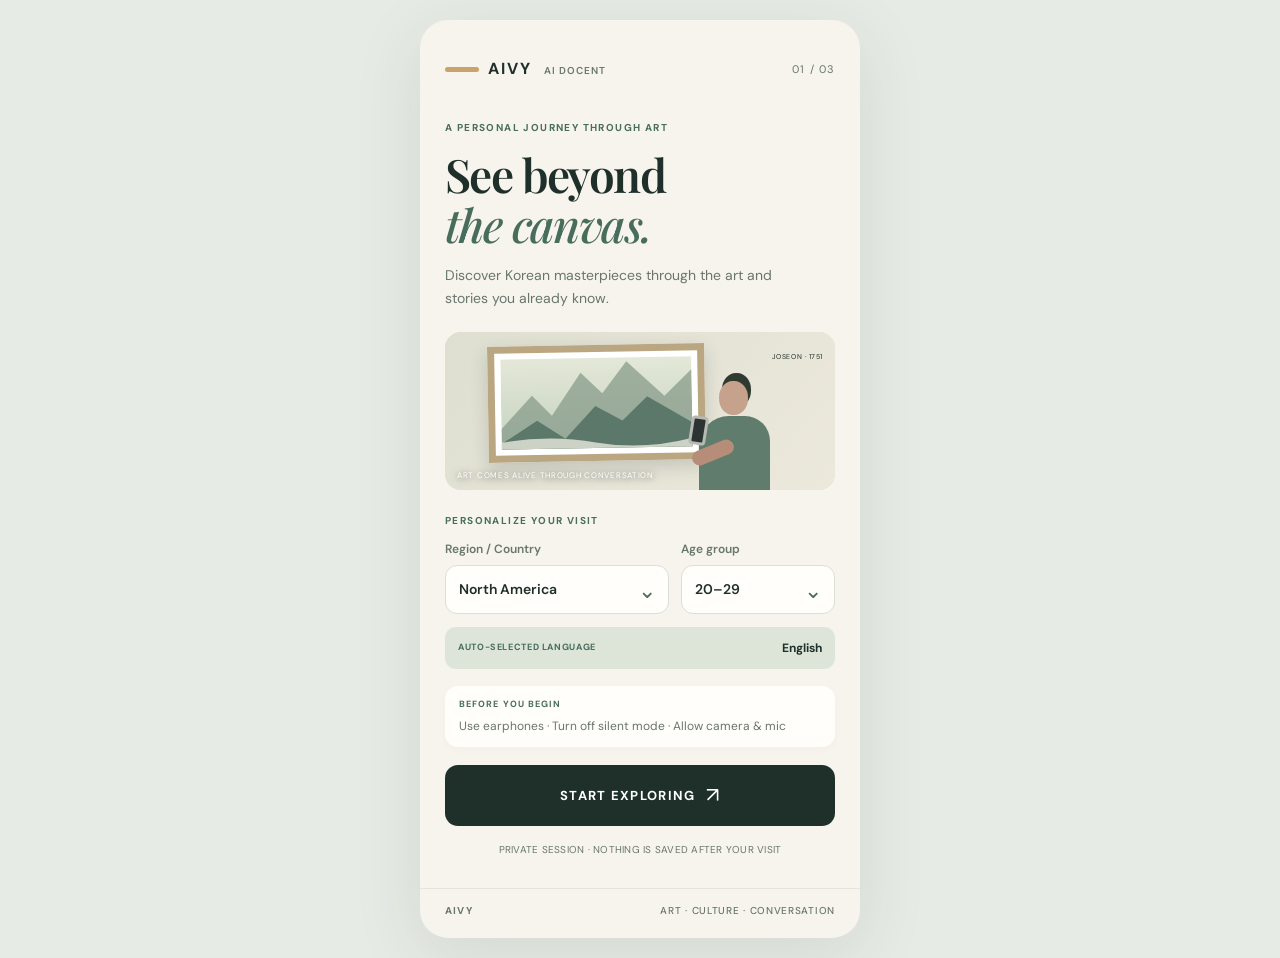
==== commit d5b7eec0: "feat(ui): replace hold-to-talk with microphone toggle" ====
--- a/static/index.html
+++ b/static/index.html
@@ -88,8 +88,8 @@
         <div class="status-line"><span class="status-dot"></span><span id="status" role="status" aria-live="polite">Ready to explore.</span></div>
         <div id="log" class="chat-log" aria-label="Conversation transcript" aria-live="polite"></div>
         <div class="talk-area">
-          <button id="talk" class="talk-button" type="button" disabled aria-label="Hold to talk"><span class="mic-glyph" aria-hidden="true">◉</span><span class="talk-label">Hold to talk</span></button>
-          <p class="talk-hint">PRESS &amp; HOLD TO ASK A QUESTION</p>
+          <button id="talk" class="talk-button muted" type="button" disabled aria-label="Mute microphone" aria-pressed="true"><svg class="mic-glyph" aria-hidden="true" viewBox="0 0 24 24" fill="none" stroke="currentColor" stroke-width="1.8"><rect x="9" y="2" width="6" height="12" rx="3"/><path d="M5 10v2a7 7 0 0 0 14 0v-2M12 19v3M8 22h8"/><path class="mic-slash" d="M3 3l18 18"/></svg><span class="talk-label">Microphone off · tap to unmute</span></button>
+          <p class="talk-hint">TAP TO CONTROL YOUR MICROPHONE</p>
         </div>
         <form id="text-form" class="text-form"><label class="sr-only" for="text-input">Type a question</label><input id="text-input" placeholder="Or type your question…" autocomplete="off"><button type="submit" aria-label="Send question">➤</button></form>
         <div class="utility-row"><button id="test-voice" type="button">Test audio</button><button id="replay" type="button" disabled>↻ Replay response</button><button id="finish" type="button">End visit</button></div>
--- a/static/style.css
+++ b/static/style.css
@@ -1,136 +1,17 @@
-/* AIVY mobile AI docent — FE2 UI. Preserve v0 element IDs for FE1 integration. */
-:root{
-  font-family:"DM Sans", "Avenir Next", -apple-system, BlinkMacSystemFont, "Segoe UI", sans-serif;
-  color:#1f302b;background:#f7f4ed;
-  --forest:#1f302b;--leaf:#486d5c;--sage:#dce5d8;--cream:#f7f4ed;
-  --paper:#fffefa;--muted:#68766d;--line:#e1e5dc;--gold:#c9a36b;--danger:#a64c3e;
-}
-*{box-sizing:border-box}
-html,body{margin:0;min-height:100%;background:#f0eee7}
-button,input,select{font:inherit}
-button{cursor:pointer}
-button:disabled{cursor:not-allowed;opacity:.45}
-button:focus-visible,select:focus-visible,input:focus-visible,summary:focus-visible{outline:3px solid var(--gold);outline-offset:3px}
-[hidden]{display:none!important}
-.sr-only{position:absolute;width:1px;height:1px;padding:0;margin:-1px;overflow:hidden;clip:rect(0,0,0,0);white-space:nowrap;border:0}
-.app-shell{max-width:480px;margin:0 auto;min-height:100dvh;background:var(--cream);box-shadow:0 0 45px #15251b0b}
-.app-header{height:81px;display:flex;align-items:center;justify-content:space-between;padding:23px 25px 10px}
-.brand{font-size:16px;font-weight:800;letter-spacing:.09em;white-space:nowrap}
-.brand-symbol{font-size:20px;color:var(--leaf)}
-.brand-subtitle{font-weight:500;font-size:9px;letter-spacing:.18em;margin-left:7px;color:var(--muted)}
-.header-step{font-size:11px;font-weight:700;letter-spacing:.07em;color:var(--muted)}
-.app-main{padding:0 24px 24px}
-.screen{animation:appear .25s ease both}
-@keyframes appear{from{opacity:.5;transform:translateY(7px)}to{opacity:1;transform:none}}
-.eyebrow{margin:0;font-size:10px;font-weight:800;letter-spacing:.14em;color:var(--leaf)}
-h1,h2,p{overflow-wrap:anywhere}
-h1,h2{color:var(--forest)}
-.welcome-intro{padding-top:23px}
-.welcome-intro h1,.summary-screen h1{font-size:clamp(35px,9.4vw,48px);letter-spacing:-.055em;line-height:1.035;margin:19px 0 15px;font-weight:800}
-.period{color:var(--gold)}
-.subheading{color:var(--muted);font-size:14px;line-height:1.48;margin:0}
-.welcome-intro .subheading{max-width:350px}
-.museum-visual{height:145px;position:relative;border-radius:18px;overflow:hidden;margin:19px 0 17px;background:#ccc4b2}
-.museum-visual svg{display:block;width:100%;height:100%;object-fit:cover}
-.visual-caption{position:absolute;left:10px;bottom:10px;border-radius:30px;padding:7px 11px;background:#faf9f0e8;color:var(--forest);font-size:9px;font-weight:700}
-.dot,.live-dot{display:inline-block;width:7px;height:7px;background:#729982;border-radius:50%;vertical-align:middle;margin-right:5px}
-.onboarding-form{display:flex;flex-direction:column;gap:11px}
-.form-grid{display:grid;grid-template-columns:minmax(0,1.55fr) minmax(0,1fr);gap:10px}
-.field{display:flex;flex-direction:column;gap:7px;min-width:0}
-.field-label{font-size:11px;font-weight:600;color:var(--muted)}
-.select-shell{position:relative;display:block}
-.select-shell:after{content:"⌄";position:absolute;right:11px;top:49%;transform:translateY(-58%);font-size:21px;color:var(--leaf);pointer-events:none}
-.field select{appearance:none;-webkit-appearance:none;width:100%;padding:12px 28px 12px 11px;border-radius:11px;background:var(--paper);border:1px solid #dce1d5;color:var(--forest);font-size:13px;font-weight:650;min-height:47px;outline-offset:2px}
-.language-info{min-height:38px;padding:10px 12px;background:var(--sage);border-radius:11px;display:flex;justify-content:space-between;align-items:center;gap:7px}
-.language-info span{color:var(--leaf);font-size:10px;font-weight:800;letter-spacing:.05em}
-.language-info output{color:var(--forest);font-size:12px;font-weight:700;text-align:right}
-.language-note{margin:-7px 0 0;color:var(--muted);font-size:10px;line-height:1.45}
-.prepare-panel{background:#fffefa;border:1px solid var(--line);padding:11px 14px;border-radius:15px}
-.prepare-panel summary{cursor:pointer;display:flex;justify-content:space-between;font-weight:750;color:var(--leaf);font-size:11px;letter-spacing:.11em;list-style:none}
-.prepare-panel summary::-webkit-details-marker{display:none}
-.prepare-panel summary span{font-size:19px;line-height:.7}
-.prepare-panel[open] summary span{transform:rotate(45deg)}
-.prepare-panel ul{padding:0 0 0 18px;color:var(--muted);font-size:12px;line-height:1.8;margin:10px 0 0}
-.primary-button{display:flex;align-items:center;justify-content:center;gap:15px;width:100%;min-height:54px;background:var(--forest);color:#fff;border:0;border-radius:15px;font-weight:800;font-size:13px;letter-spacing:.085em;transition:background .15s ease}
-.primary-button:not(:disabled):active{background:#385548}
-.primary-button span{font-size:20px;font-weight:400}
-.privacy-note{font-size:9px;text-align:center;letter-spacing:.08em;font-weight:700;color:#879187;margin:-3px 0 5px}
+@import url("https://fonts.googleapis.com/css2?family=DM+Sans:wght@400;500;600;700&family=Playfair+Display:ital,wght@0,500;0,600;1,500&display=swap");
+:root{color-scheme:light;--paper:#f7f4ed;--surface:#fffefa;--forest:#1f302b;--green:#486d5c;--sage:#dce5d8;--muted:#68766d;--line:#e3e6dd;--gold:#c9a36b;--shadow:0 20px 60px #1f302b14}
+*{box-sizing:border-box}html{scroll-behavior:smooth}html,body{min-height:100%;margin:0}body{font:15px/1.5 "DM Sans",sans-serif;background:#e7ebe5;color:var(--forest)}button,input,select{font:inherit}button{cursor:pointer}button:disabled{opacity:.45;cursor:not-allowed}a{color:inherit}h1,h2,h3,p{margin-top:0}h1{font:600 clamp(38px,10vw,46px)/1.08 "Playfair Display",Georgia,serif;letter-spacing:-1.6px;margin:10px 0 18px}h1 em{font-weight:500;color:var(--green)}[hidden]{display:none!important}.sr-only{position:absolute!important;width:1px;height:1px;padding:0;margin:-1px;overflow:hidden;clip:rect(0,0,0,0);white-space:nowrap;border:0}
+.app-shell{width:min(100%,440px);min-height:100svh;margin:0 auto;background:var(--paper);box-shadow:0 16px 70px #1f302b1a;display:flex;flex-direction:column}.topbar{display:flex;align-items:center;gap:9px;padding:29px 25px 10px;min-height:79px}.brand-mark{width:34px;height:5px;border-radius:20px;background:var(--gold)}.brand{text-decoration:none;font-size:16px;font-weight:700;letter-spacing:.12em}.brand-sub{font-size:10px;font-weight:600;color:var(--muted);letter-spacing:.1em;margin-left:6px}.header-detail{margin-left:auto;font-size:11px;color:var(--muted);letter-spacing:.1em}.screen{padding:20px 25px 24px;flex:1}.eyebrow,.section-kicker{font-size:10px;font-weight:700;letter-spacing:.14em;color:var(--green)}.intro-copy{font-size:14px;line-height:1.6;color:var(--muted);max-width:350px}.app-footer{padding:14px 25px 20px;border-top:1px solid var(--line);display:flex;justify-content:space-between;font-size:10px;color:var(--muted);font-weight:700;letter-spacing:.12em}.app-footer span{font-weight:500;letter-spacing:.07em}
+.welcome-screen{padding-top:21px}.welcome-screen h1{margin-top:15px;margin-bottom:15px}.hero-art{height:158px;position:relative;overflow:hidden;border-radius:16px;background:#dedfd1;margin:23px 0 23px;isolation:isolate}.gallery-wall{position:absolute;inset:0;background:linear-gradient(130deg,#dedfd1,#ece8dc);display:grid;place-items:center}.gallery-painting{height:116px;width:217px;position:absolute;top:13px;left:43px;padding:6px;border:7px solid #baa781;background:white;box-shadow:0 7px 18px #1f302b2c;transform:rotate(-1deg)}.gallery-painting svg{width:100%;height:100%;display:block}.wall-label{position:absolute;right:12px;top:20px;font-size:7px;letter-spacing:.08em}.visitor{position:absolute;right:65px;bottom:-9px;width:71px;height:120px}.visitor-head{height:34px;width:29px;background:#c6a28c;border-radius:48%;position:absolute;top:2px;right:22px;box-shadow:3px -8px #303a31}.visitor-body{position:absolute;bottom:0;right:0;width:71px;height:83px;background:#607c6c;border-radius:30px 25px 0 0}.visitor-arm{position:absolute;left:-8px;bottom:39px;width:44px;height:15px;background:#b68d78;transform:rotate(-22deg);border-radius:18px}.visitor-phone{position:absolute;left:-9px;bottom:54px;width:17px;height:29px;background:#2d3332;border:3px solid #b6b9b4;border-radius:4px;transform:rotate(9deg)}.hero-caption{position:absolute;bottom:9px;left:12px;color:white;font-size:8px;letter-spacing:.09em;text-shadow:0 1px 7px #0009}
+.onboarding{margin-top:5px}.section-kicker{margin:0 0 12px}.input-grid{display:grid;grid-template-columns:1.45fr 1fr;gap:12px}.field{display:flex;flex-direction:column;gap:7px;min-width:0}.field>span:first-child{font-size:12px;color:var(--muted);font-weight:600}.select-wrap{position:relative;display:block}.select-wrap:after{content:"⌄";position:absolute;right:13px;top:9px;font-size:22px;pointer-events:none;color:var(--green)}select{appearance:none;-webkit-appearance:none;width:100%;border:1px solid #dae0d5;border-radius:12px;background:var(--surface);color:var(--forest);height:49px;padding:0 26px 0 13px;font-size:14px;font-weight:600;outline-offset:2px}.language-display{background:var(--sage);border-radius:11px;padding:12px 13px;margin:13px 0;display:flex;align-items:center;justify-content:space-between;gap:8px}.language-display span{font-size:9px;font-weight:700;letter-spacing:.07em;color:var(--green)}.language-display strong{font-size:12px}.prep-note{border-radius:13px;background:var(--surface);padding:12px 14px;display:flex;flex-direction:column;gap:5px;margin:17px 0 18px;box-shadow:0 2px 9px #1f302b07}.prep-note strong{font-size:9px;letter-spacing:.12em;color:var(--green)}.prep-note span{font-size:12px;color:var(--muted)}.primary-button{width:100%;background:var(--forest);border:none;color:white;min-height:55px;padding:15px 18px;border-radius:13px;font-weight:700;font-size:13px;letter-spacing:.1em;display:flex;align-items:center;justify-content:center;gap:10px}.primary-button span{font-size:21px;font-weight:400}.primary-button:hover{background:#304b3c}.privacy-note{text-align:center;font-size:10px;line-height:1.6;color:var(--muted);margin:16px 0 6px;letter-spacing:.025em}
+.experience-screen{padding-top:13px;display:flex;flex-direction:column;gap:12px;min-height:calc(100svh - 144px)}.experience-heading{display:flex;justify-content:space-between;align-items:center}.experience-heading h1{font-size:31px;margin:3px 0 0}.text-button{border:0;background:transparent;color:var(--green);font-size:12px;font-weight:700;padding:9px 0}.camera-stage{height:clamp(175px,29svh,265px);background:#263b33;border-radius:18px;position:relative;overflow:hidden;flex-shrink:0}.camera-stage video{width:100%;height:100%;object-fit:cover;display:block}.camera-empty{position:absolute;inset:0;display:flex;flex-direction:column;align-items:center;justify-content:center;color:#dfe7dd;font-size:12px;gap:7px;text-align:center;padding:12px;pointer-events:none;background:linear-gradient(140deg,#47645488,#1f302b88)}.camera-empty .lens-icon{font-size:46px;opacity:.5}.camera-top-chip{position:absolute;top:14px;left:14px;background:#14261fc9;color:white;font-size:10px;letter-spacing:.07em;padding:7px 10px;border-radius:30px;display:flex;gap:6px;align-items:center}.live-dot,.status-dot{width:7px;height:7px;border-radius:50%;background:#86ba98;display:inline-block;flex-shrink:0}.camera-corners{position:absolute;inset:30px 20px 24px;pointer-events:none}.camera-corners i{position:absolute;width:26px;height:26px;border-color:#f7f4ed9c;border-style:solid;border-width:0}.camera-corners i:nth-child(1){left:0;top:0;border-top-width:2px;border-left-width:2px}.camera-corners i:nth-child(2){right:0;top:0;border-top-width:2px;border-right-width:2px}.camera-corners i:nth-child(3){left:0;bottom:0;border-left-width:2px;border-bottom-width:2px}.camera-corners i:nth-child(4){right:0;bottom:0;border-bottom-width:2px;border-right-width:2px}.recognition-chip{position:absolute;bottom:12px;left:12px;right:12px;border:0;background:#f8f7f1ef;border-radius:12px;padding:10px 14px;display:grid;grid-template-columns:1fr auto;text-align:left;gap:1px 10px;color:var(--forest)}.recognition-chip span:first-child{font-size:9px;letter-spacing:.08em;color:var(--green);font-weight:700;grid-column:1}.recognition-chip strong{font-size:13px;grid-column:1;overflow:hidden;text-overflow:ellipsis;white-space:nowrap}.recognition-chip span:last-child{grid-column:2;grid-row:1/3;font-size:20px}.status-line{display:flex;gap:9px;align-items:center;color:var(--muted);font-size:12px;min-height:17px}/* Keep transcript in its own scroll container: never let messages overlap the talk/input controls. */
+.chat-log{flex:0 0 auto;width:100%;min-width:0;height:clamp(150px,23svh,220px);min-height:0;max-height:none;overflow-y:auto;overflow-x:hidden;overscroll-behavior:contain;display:flex;flex-direction:column;align-items:stretch;gap:9px;padding:6px 2px 10px;-webkit-overflow-scrolling:touch}.chat-log:empty:before{content:"Your conversation will appear here.";font-size:13px;color:#8b9990;margin:auto;align-self:center}.msg{flex:0 0 auto;min-width:0;width:fit-content;max-width:85%;box-sizing:border-box;padding:11px 13px;border-radius:13px;font-size:13px;line-height:1.5;white-space:pre-wrap;overflow-wrap:break-word;word-break:normal}.msg.visitor{position:static;right:auto;bottom:auto;height:auto;align-self:flex-end;background:#dce5d8;border-bottom-right-radius:4px}.msg.docent{align-self:flex-start;background:var(--surface);border:1px solid var(--line);border-bottom-left-radius:4px}.talk-area{display:flex;flex-direction:column;align-items:center;gap:6px}.talk-button{width:100%;min-height:56px;border:0;background:var(--forest);color:white;border-radius:14px;display:flex;align-items:center;justify-content:center;gap:11px;font-size:15px;font-weight:700;touch-action:none;user-select:none;-webkit-user-select:none}.talk-button.recording{background:#a45b45}.mic-glyph{border:2px solid #ffffffaa;border-radius:50%;width:26px;height:26px;display:grid;place-items:center;font-size:12px}.talk-hint{margin:0;color:var(--muted);font-size:9px;letter-spacing:.11em}.text-form{display:flex;gap:8px}.text-form input{min-width:0;flex:1;height:45px;background:var(--surface);border:1px solid var(--line);border-radius:12px;padding:0 13px;outline-offset:1px;color:var(--forest);font-size:13px}.text-form button{height:45px;width:46px;border-radius:12px;border:0;background:var(--sage);color:var(--green)}.utility-row{display:flex;justify-content:space-between;gap:6px}.utility-row button{border:0;background:transparent;color:var(--muted);font-size:11px;padding:4px 0}.audio-status{min-height:12px;font-size:10px;color:var(--muted)}.debug-meta{font-size:10px;color:var(--muted)}
+.summary-screen{padding-top:34px}.summary-screen h1{margin:15px 0}.stats-row{background:var(--sage);border-radius:16px;display:grid;grid-template-columns:1fr 1fr;margin:28px 0 29px;padding:20px 17px}.stats-row>div{display:flex;flex-direction:column;gap:3px}.stats-row>div+div{padding-left:23px;border-left:1px solid #c1d3c4}.stats-row strong{font:600 35px/1.1 "Playfair Display",serif}.stats-row span{font-size:10px;color:var(--muted);letter-spacing:.04em}.summary-list{display:flex;flex-direction:column;gap:12px}.summary-card{border-radius:15px;background:var(--surface);border:1px solid var(--line);padding:17px}.summary-label{font-size:10px;font-weight:700;letter-spacing:.1em;color:var(--green);margin-bottom:8px}.summary-card h3{font-size:16px;line-height:1.3;margin:0 0 4px}.summary-card p{font-size:12px;color:var(--muted);margin:0}.pair-divider{height:1px;background:var(--line);margin:14px 0 11px}.summary-empty{border:1px dashed #bdc9bd;border-radius:15px;padding:26px 16px;text-align:center;color:var(--muted);font-size:13px}.secondary-button{width:100%;border:0;background:transparent;color:var(--green);margin:10px 0 4px;padding:10px;font-weight:700;font-size:12px;letter-spacing:.07em}
+.details-overlay{position:fixed;inset:0;z-index:15;display:flex;justify-content:center;align-items:flex-end}.overlay-scrim{position:absolute;inset:0;background:#12241ecc}.details-sheet{position:relative;z-index:1;width:min(100%,440px);max-height:85svh;overflow:auto;background:var(--paper);padding:30px 25px calc(25px + env(safe-area-inset-bottom));border-radius:23px 23px 0 0}.sheet-handle{width:42px;height:5px;background:#cdd5cb;border-radius:15px;position:absolute;top:11px;left:calc(50% - 21px)}.close-details{position:absolute;right:24px;top:24px;background:var(--sage);border:0;border-radius:50%;height:30px;width:30px}.details-sheet h2{font:600 29px/1.18 "Playfair Display",Georgia,serif;margin:11px 30px 8px 0}.details-sheet>p,.comparison-detail p{font-size:13px;color:var(--muted)}.comparison-detail{padding:17px 0 22px}.comparison-divider{font-size:10px;color:var(--green);letter-spacing:.12em;border-top:1px solid var(--line);padding-top:15px;font-weight:700}.comparison-detail h3{font-size:19px;margin:11px 0 5px}.comparison-detail a{font-size:12px;font-weight:700;color:var(--green)}
+:focus-visible{outline:3px solid var(--gold);outline-offset:3px}
+@media(min-width:650px){body{padding:20px}.app-shell{border-radius:28px;overflow:hidden;min-height:calc(100svh - 40px)}}
+@media(max-height:730px){.hero-art{height:125px;margin:16px 0}.gallery-painting{height:100px}.welcome-screen{padding-top:10px}.welcome-screen h1{font-size:35px}.prep-note{margin:10px 0}}
+@media(prefers-reduced-motion:reduce){*,*:before,*:after{scroll-behavior:auto!important;transition:none!important}}
 
-/* Live camera & conversation */
-.tour-screen{margin:0 -24px}
-.camera-stage{height:clamp(225px,34dvh,355px);position:relative;background:#24382f;overflow:hidden}
-#camera{position:absolute;inset:0;width:100%;height:100%;object-fit:cover;background:#24382f}
-.camera-placeholder{position:absolute;inset:0;display:flex;flex-direction:column;align-items:center;justify-content:center;text-align:center;padding:20px;color:#e3e8dc;background:radial-gradient(circle at 50% 34%,#4b6357,#1c3028 72%);pointer-events:none}
-.camera-placeholder>span{font-size:45px;line-height:1}
-.camera-placeholder p{font-weight:700;font-size:15px;margin:13px 0 3px}
-.camera-placeholder small{max-width:240px;font-size:12px;line-height:1.4;color:#c9d6c9}
-.camera-overlay{position:absolute;inset:14px 16px auto;display:flex;justify-content:space-between;gap:10px;align-items:center;pointer-events:none}
-.camera-live,.camera-hint{background:#15261ebd;color:#fff;padding:8px 10px;border-radius:10px;font-size:9px;font-weight:750;letter-spacing:.085em}
-.live-dot{background:#e0a77a}
-.tour-body{padding:22px 24px 24px}
-.tour-heading{display:flex;justify-content:space-between;align-items:center;gap:15px}
-.tour-heading h2{font-size:29px;line-height:1.1;letter-spacing:-.05em;margin:8px 0 14px}
-.round-action{width:40px;height:40px;flex:none;background:var(--sage);border:0;color:var(--forest);border-radius:50%;font-size:21px}
-.tab-bar{display:flex;border-bottom:1px solid var(--line);gap:13px;overflow-x:auto}
-.tab{color:var(--muted);border:none;background:transparent;font-size:12px;padding:10px 4px 12px;white-space:nowrap;font-weight:700;border-bottom:2px solid transparent}
-.tab.active{color:var(--forest);border-bottom-color:var(--forest)}
-.tab-panel{padding-top:13px}
-.status-line{margin:0 0 10px;font-size:12px;color:var(--leaf);font-weight:650;min-height:18px}
-.message-log{height:clamp(123px,21dvh,250px);overflow-y:auto;overscroll-behavior:contain;display:flex;flex-direction:column;align-items:flex-start;gap:10px;padding:2px 2px 10px;scrollbar-width:thin}
-.chat-intro{padding:13px 15px;border-radius:15px;background:var(--sage);color:var(--forest);font-size:13px;line-height:1.5;max-width:92%}
-.msg{max-width:92%;padding:12px 14px;border-radius:14px;line-height:1.5;font-size:13px;white-space:pre-wrap;overflow-wrap:anywhere}
-.msg.visitor{align-self:flex-end;background:var(--forest);color:#fff;border-bottom-right-radius:4px}
-.msg.docent{background:var(--paper);border:1px solid var(--line);border-bottom-left-radius:4px;color:var(--forest)}
-.conversation-actions{margin-top:9px}
-.talk-button{width:100%;min-height:55px;background:var(--forest);border:0;border-radius:15px;color:#fff;display:flex;align-items:center;justify-content:center;gap:11px;font-size:14px;font-weight:750;touch-action:none;-webkit-user-select:none;user-select:none}
-.talk-button span:first-child{font-size:21px;color:var(--gold)}
-.talk-button.recording{background:var(--danger)}
-.talk-button.recording span:first-child{color:#fff;animation:pulse 1s infinite}
-@keyframes pulse{50%{opacity:.3}}
-.audio-tools{display:flex;align-items:center;justify-content:center;gap:10px;margin-top:7px}
-.text-button{border:none;background:transparent;font-size:11px;font-weight:700;color:var(--leaf);padding:8px}
-.audio-status{font-size:11px;color:var(--muted);margin:2px 0 5px;text-align:center;min-height:13px}
-.text-form{display:flex;gap:8px}
-.text-form input{flex:1;min-width:0;border:1px solid var(--line);padding:13px 14px;border-radius:12px;background:var(--paper);color:var(--forest);font-size:13px}
-.text-form button{flex:none;width:46px;border:0;border-radius:12px;background:var(--sage);color:var(--forest);font-size:19px}
-.debug-details{margin-top:11px;color:var(--muted);font-size:11px}
-.debug-details summary{cursor:pointer}
-#meta{font-size:10px;overflow-wrap:anywhere;padding:8px 0}
-.detail-panel{min-height:340px}
-.empty-state{padding:28px 18px;background:var(--paper);border:1px dashed var(--line);border-radius:15px;color:var(--muted);font-size:13px;line-height:1.6;text-align:center}
-.art-card,.comparison-card{padding:19px;background:var(--paper);border:1px solid var(--line);border-radius:17px}
-.card-marker{width:100%;height:75px;border-radius:12px;overflow:hidden;background:linear-gradient(135deg,#d2ddcf,#abbca9 55%,#779080);display:flex;align-items:center;justify-content:center;color:#3e5648;margin-bottom:16px}
-.card-marker .marker-text{font-size:35px;opacity:.75}
-.card-kicker{font-size:10px;color:var(--leaf);font-weight:800;letter-spacing:.13em}
-.card-title{font-size:23px;letter-spacing:-.03em;line-height:1.22;margin:10px 0}
-.card-meta{font-size:12px;line-height:1.6;color:var(--muted)}
-.card-rule{height:1px;background:var(--line);margin:16px 0}
-.card-body{color:var(--forest);font-size:13px;line-height:1.6}
-.card-body p{margin:0 0 8px}
-.card-link{display:inline-block;font-size:12px;font-weight:700;color:var(--leaf);text-decoration:underline;text-underline-offset:3px;margin-top:11px}
-.compare-source{font-size:12px;color:var(--muted);line-height:1.6}
-.linkish-button{background:var(--sage);color:var(--forest);border:none;border-radius:12px;padding:13px 16px;width:100%;font-weight:700;font-size:12px;margin-top:13px}
-
-/* Visit summary */
-.summary-screen{padding-top:28px}
-.summary-screen h1{margin:19px 0 15px}
-.summary-stats{display:grid;grid-template-columns:1fr 1fr;gap:0;background:var(--sage);border-radius:17px;margin:26px 0;padding:18px 6px}
-.summary-stats>div{display:flex;flex-direction:column;align-items:center;gap:5px}
-.summary-stats>div+div{border-left:1px solid #bfd1c0}
-.summary-stats strong{font-size:35px;letter-spacing:-.04em;font-weight:800}
-.summary-stats span{font-size:10px;font-weight:800;letter-spacing:.1em;color:var(--leaf)}
-.summary-subtitle{font-size:11px;font-weight:800;letter-spacing:.13em;color:var(--leaf);margin:0 0 12px}
-.summary-list{display:flex;flex-direction:column;gap:12px}
-.summary-item{background:var(--paper);padding:17px;border-radius:17px;border:1px solid var(--line)}
-.summary-item .item-index,.summary-item .paired-label{font-weight:800;font-size:10px;color:var(--leaf);letter-spacing:.12em}
-.summary-item h3{font-size:17px;line-height:1.3;margin:9px 0 6px;letter-spacing:-.03em}
-.summary-item p{margin:0;font-size:12px;color:var(--muted);line-height:1.5}
-.summary-item hr{border:0;border-top:1px solid var(--line);margin:15px 0 12px}
-.summary-item .foreign-title{font-size:15px;margin:8px 0 5px;font-weight:750}
-.summary-item .no-pair{color:var(--muted);font-style:italic;font-size:12px;margin-top:11px}
-.summary-disclaimer{font-size:11px;text-align:center;line-height:1.55;color:var(--muted);margin:24px 4px 16px}
-.summary-actions{display:flex;flex-direction:column;gap:10px}
-.secondary-button{padding:14px;border-radius:14px;border:1px solid var(--forest);font-weight:750;background:transparent;color:var(--forest);font-size:12px;letter-spacing:.04em}
-@media(min-width:500px){.app-shell{margin:18px auto;min-height:calc(100dvh - 36px);border-radius:20px;overflow:hidden}.app-header{height:85px}}
-@media(max-width:350px){.app-main{padding-left:18px;padding-right:18px}.tour-screen{margin:0 -18px}.tour-body{padding-left:18px;padding-right:18px}.brand-subtitle{display:none}.form-grid{gap:7px}.field select{font-size:12px;padding-left:8px}.language-info{padding:9px}}
-@media(prefers-reduced-motion:reduce){*,*::before,*::after{animation-duration:.001ms!important;transition-duration:.001ms!important}}
+/* FE2: microphone toggle, shared by Live and tap-to-send fallback. */
+.talk-button{touch-action:manipulation}.talk-button.muted{background:var(--forest)}.talk-button:focus-visible{outline:3px solid #a45b45;outline-offset:3px}.talk-button:disabled{opacity:.55;cursor:wait}.mic-glyph{border:0;border-radius:0;width:24px;height:24px;display:block}.mic-slash{display:none}.talk-button.muted .mic-slash{display:block}
